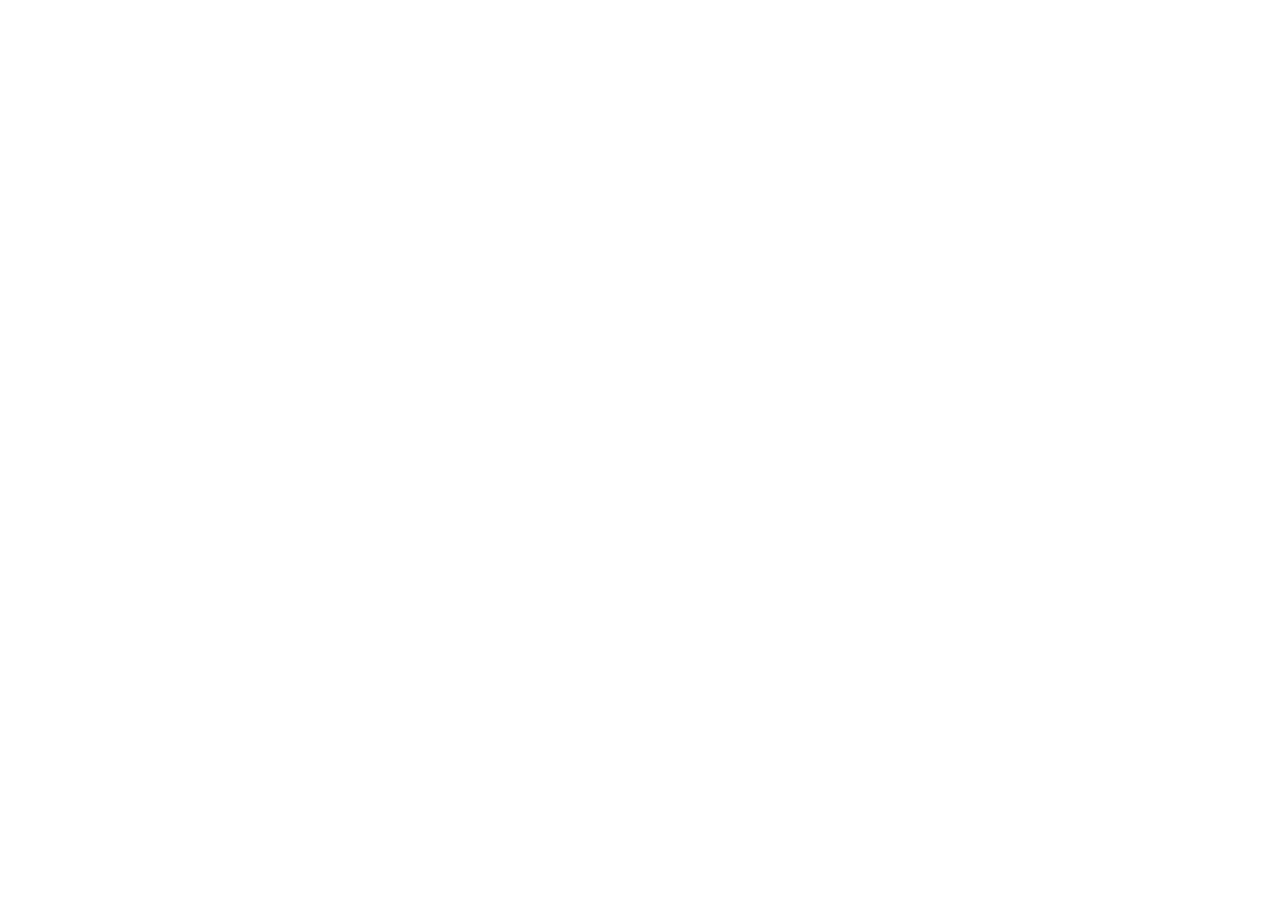
==== index.html @ 4d386b07 "first commit" ====
<!doctype html>
<html lang="en">
  <head>
    <meta charset="UTF-8" />
    <meta name="viewport" content="width=device-width, initial-scale=1.0" />
    <title>Pinjam Barangs</title>
  </head>
  <body></body>
</html>
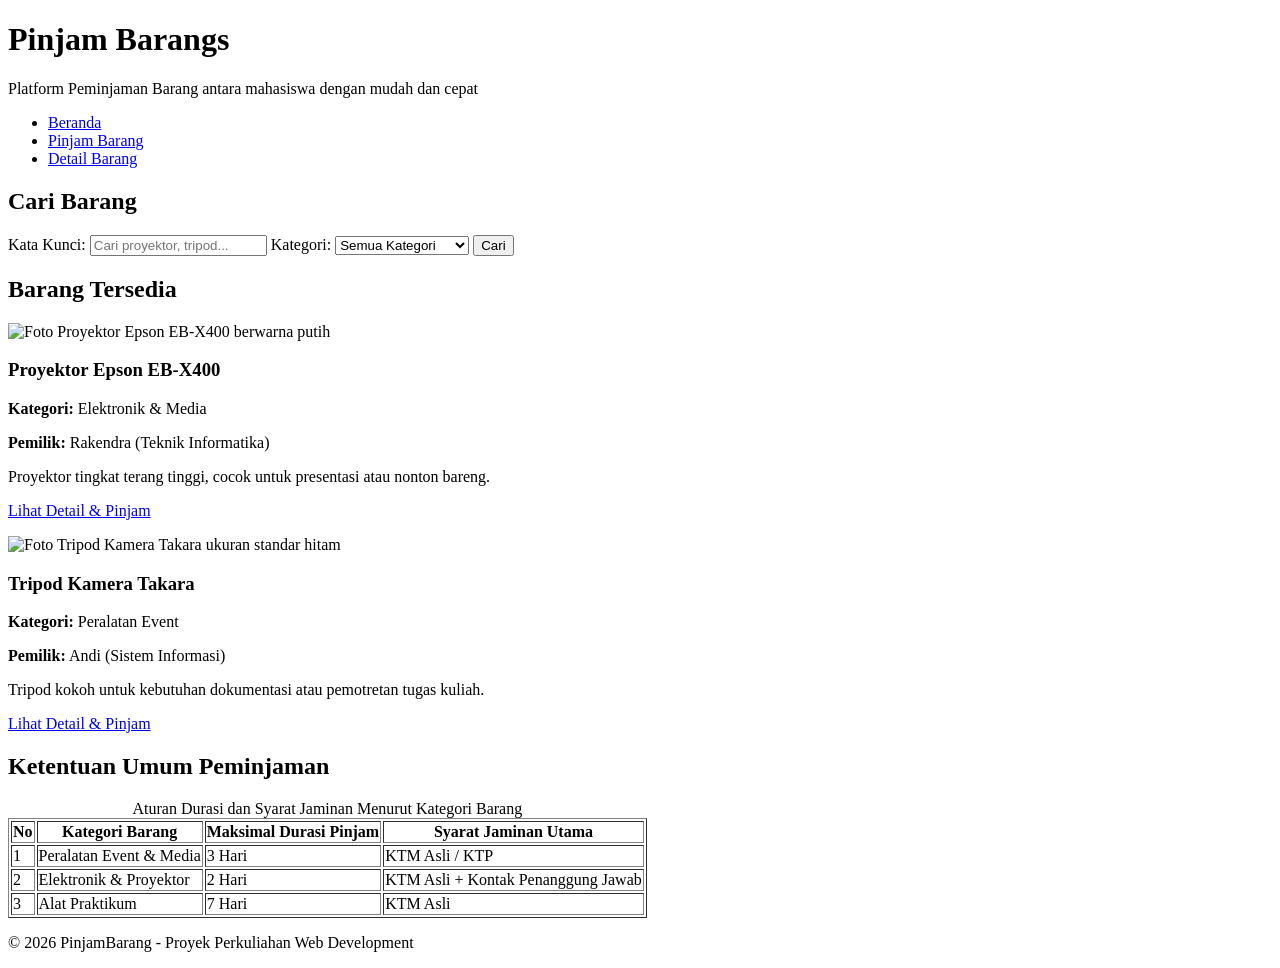
==== commit 77ee6589: "menambahkan header, main (cari barang, barang tersedia dan ketentuan peminjaman) dan footer" ====
--- a/index.html
+++ b/index.html
@@ -4,6 +4,118 @@
     <meta charset="UTF-8" />
     <meta name="viewport" content="width=device-width, initial-scale=1.0" />
     <title>Pinjam Barangs</title>
+    <link rel="stylesheet" href="style/style.css" />
   </head>
-  <body></body>
+  <body>
+    <header>
+      <h1>Pinjam Barangs</h1>
+      <p>Platform Peminjaman Barang antara mahasiswa dengan mudah dan cepat</p>
+      <nav>
+        <ul>
+          <li><a href="index.html">Beranda</a></li>
+          <li><a href="tambah-barang.html">Pinjam Barang</a></li>
+          <li><a href="detail-barang.html">Detail Barang</a></li>
+        </ul>
+      </nav>
+    </header>
+
+    <main>
+      <section>
+        <h2>Cari Barang</h2>
+        <form action="index.html" method="get">
+          <label for="search-input">Kata Kunci:</label>
+          <input
+            type="text"
+            id="search-input"
+            name="q"
+            placeholder="Cari proyektor, tripod..."
+          />
+
+          <label for="category-select">Kategori:</label>
+          <select id="category-select" name="category">
+            <option value="">Semua Kategori</option>
+            <option value="elektronik">Elektronik & Media</option>
+            <option value="praktikum">Alat Praktikum</option>
+            <option value="event">Peralatan Event</option>
+          </select>
+
+          <button type="submit">Cari</button>
+        </form>
+      </section>
+
+      <section>
+        <h2>Barang Tersedia</h2>
+
+        <!-- Artikel Item 1 -->
+        <article>
+          <img src="" alt="Foto Proyektor Epson EB-X400 berwarna putih" />
+          <h3>Proyektor Epson EB-X400</h3>
+          <p><strong>Kategori:</strong> Elektronik & Media</p>
+          <p><strong>Pemilik:</strong> Rakendra (Teknik Informatika)</p>
+          <p>
+            Proyektor tingkat terang tinggi, cocok untuk presentasi atau nonton
+            bareng.
+          </p>
+          <p><a href="detail-barang.html">Lihat Detail & Pinjam</a></p>
+        </article>
+
+        <!-- Artikel Item 2 -->
+        <article>
+          <img src="" alt="Foto Tripod Kamera Takara ukuran standar hitam" />
+          <h3>Tripod Kamera Takara</h3>
+          <p><strong>Kategori:</strong> Peralatan Event</p>
+          <p><strong>Pemilik:</strong> Andi (Sistem Informasi)</p>
+          <p>
+            Tripod kokoh untuk kebutuhan dokumentasi atau pemotretan tugas
+            kuliah.
+          </p>
+          <p><a href="detail-barang.html">Lihat Detail & Pinjam</a></p>
+        </article>
+      </section>
+
+      <!-- Tabel Data Tabular (Ketentuan Peminjaman Publik) -->
+      <section>
+        <h2>Ketentuan Umum Peminjaman</h2>
+        <table border="1">
+          <caption>
+            Aturan Durasi dan Syarat Jaminan Menurut Kategori Barang
+          </caption>
+          <thead>
+            <tr>
+              <th>No</th>
+              <th>Kategori Barang</th>
+              <th>Maksimal Durasi Pinjam</th>
+              <th>Syarat Jaminan Utama</th>
+            </tr>
+          </thead>
+          <tbody>
+            <tr>
+              <td>1</td>
+              <td>Peralatan Event & Media</td>
+              <td>3 Hari</td>
+              <td>KTM Asli / KTP</td>
+            </tr>
+            <tr>
+              <td>2</td>
+              <td>Elektronik & Proyektor</td>
+              <td>2 Hari</td>
+              <td>KTM Asli + Kontak Penanggung Jawab</td>
+            </tr>
+            <tr>
+              <td>3</td>
+              <td>Alat Praktikum</td>
+              <td>7 Hari</td>
+              <td>KTM Asli</td>
+            </tr>
+          </tbody>
+        </table>
+      </section>
+    </main>
+
+    <!-- Footer -->
+    <footer>
+      <p>&copy; 2026 PinjamBarang - Proyek Perkuliahan Web Development</p>
+    </footer>
+    <script src="script/app.js"></script>
+  </body>
 </html>
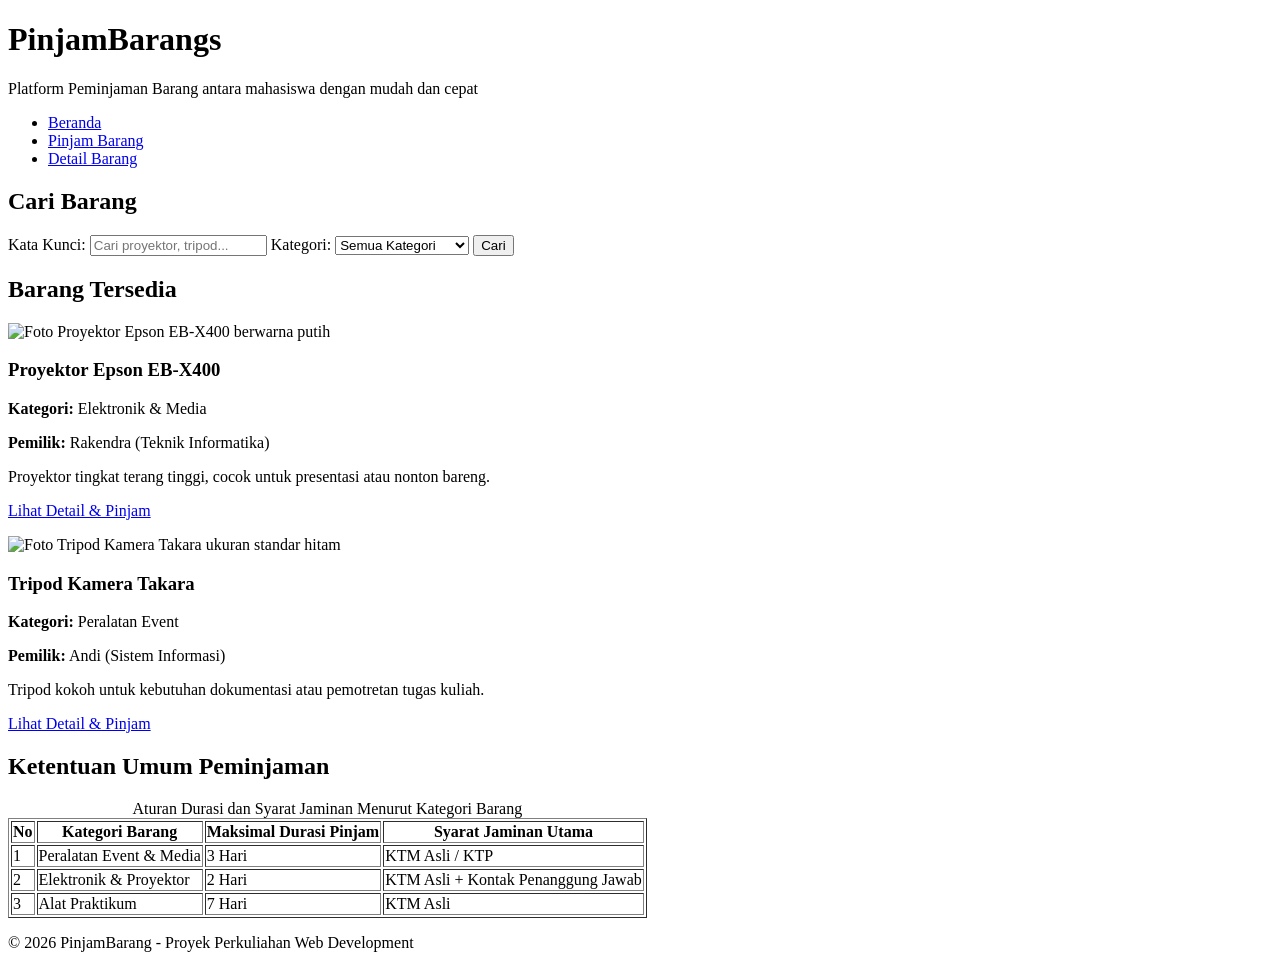
==== commit 42416151: "menambahkan header, main (Detail barang, informasi spesifikasi, deskripsi barang dan form pengajuan)" ====
--- a/index.html
+++ b/index.html
@@ -3,12 +3,12 @@
   <head>
     <meta charset="UTF-8" />
     <meta name="viewport" content="width=device-width, initial-scale=1.0" />
-    <title>Pinjam Barangs</title>
+    <title>PinjamBarangs</title>
     <link rel="stylesheet" href="style/style.css" />
   </head>
   <body>
     <header>
-      <h1>Pinjam Barangs</h1>
+      <h1>PinjamBarangs</h1>
       <p>Platform Peminjaman Barang antara mahasiswa dengan mudah dan cepat</p>
       <nav>
         <ul>
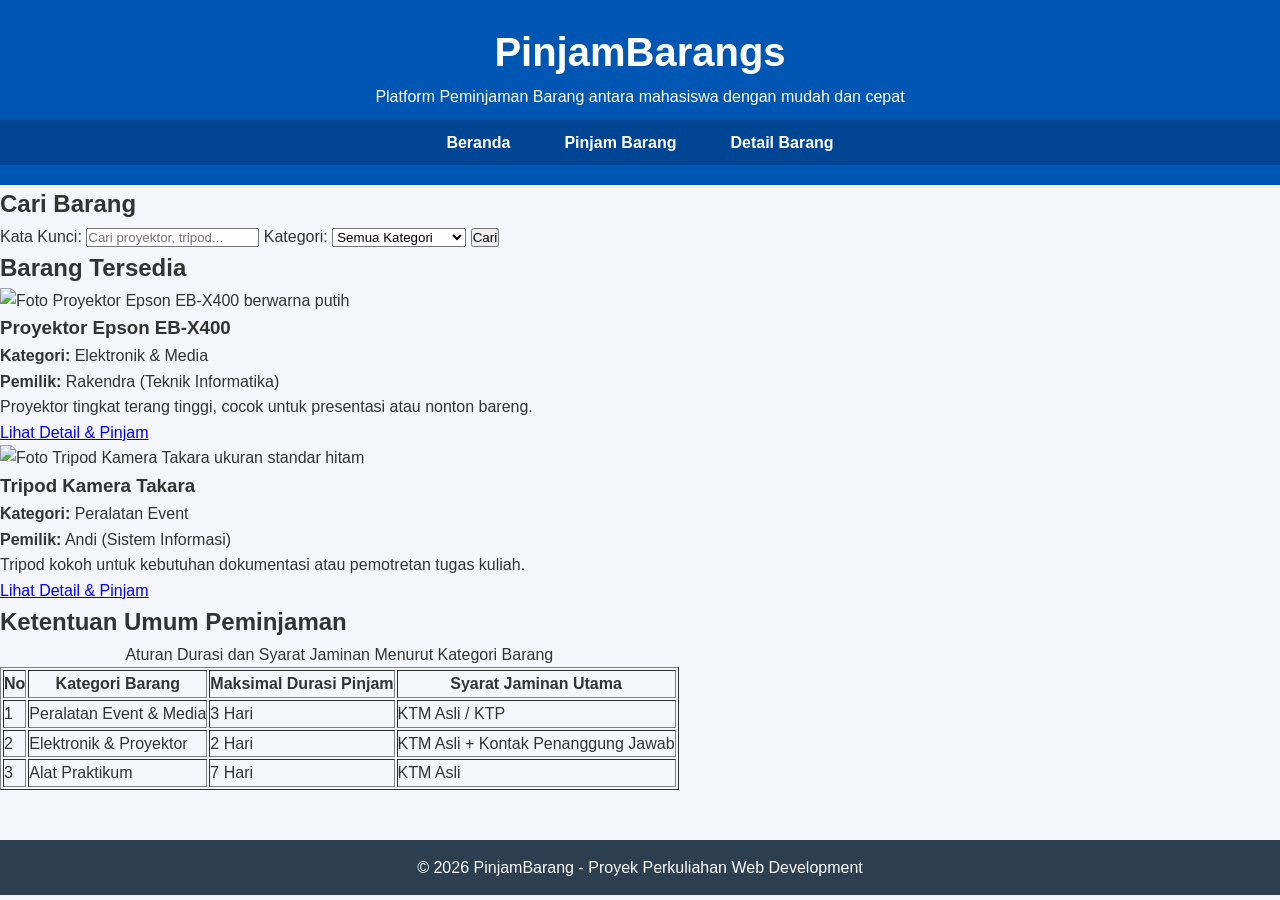
==== commit 426b010d: "menambahkan di style css (bagian untuk header navbar dan footer)" ====
--- a/index.html
+++ b/index.html
@@ -4,7 +4,7 @@
     <meta charset="UTF-8" />
     <meta name="viewport" content="width=device-width, initial-scale=1.0" />
     <title>PinjamBarangs</title>
-    <link rel="stylesheet" href="style/style.css" />
+    <link rel="stylesheet" href="assets/css/style.css" />
   </head>
   <body>
     <header>
--- a/assets/css/style.css
+++ b/assets/css/style.css
@@ -0,0 +1,62 @@
+* {
+  margin: 0;
+  padding: 0;
+  box-sizing: border-box;
+}
+
+body {
+  font-family: "Segoe UI", Tahoma, Geneva, Verdana, sans-serif;
+  font-size: 16px;
+  background-color: #f4f6f9;
+  color: #333;
+  line-height: 1.6;
+}
+
+header {
+  background-color: #0056b3;
+  color: #fff;
+  padding: 20px 0;
+  text-align: center;
+}
+
+header h1 {
+  font-weight: bold;
+  font-size: 2.5rem;
+}
+
+nav {
+  background-color: #004494;
+  margin-top: 10px;
+}
+
+nav ul {
+  list-style: none;
+  display: flex;
+  justify-content: center;
+  padding: 10px 0;
+}
+
+nav ul li {
+  margin: 0 15px;
+}
+
+nav ul li a {
+  color: #fff;
+  text-decoration: none;
+  font-weight: bold;
+  padding: 8px 12px;
+  border-radius: 4px;
+  transition: background-color 0.3s ease;
+}
+
+nav ul li a:hover {
+  background-color: #002244;
+}
+
+footer {
+  background-color: #2c3e50;
+  color: #fff;
+  padding: 15px;
+  text-align: center;
+  margin-top: 50px;
+}
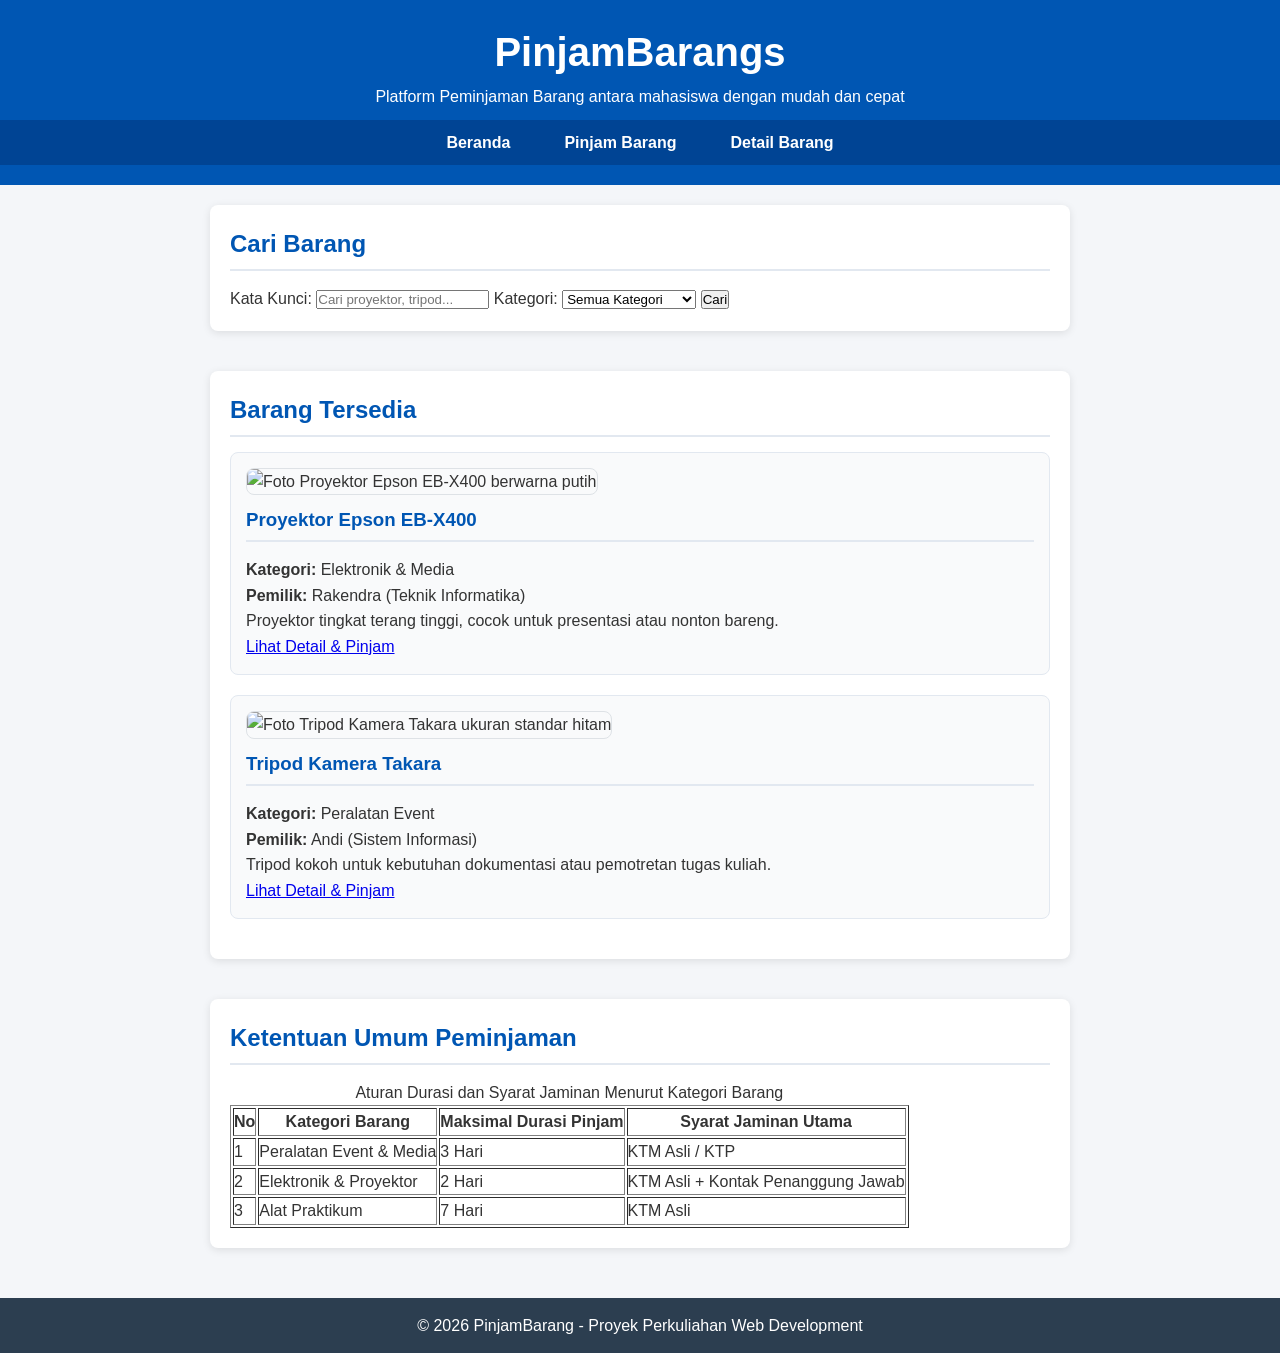
==== commit 53e618c6: "menambahkan source img dan menambahkan di style css (main. section, dan article) membuat untuk menja" ====
--- a/index.html
+++ b/index.html
@@ -48,7 +48,10 @@
 
         <!-- Artikel Item 1 -->
         <article>
-          <img src="" alt="Foto Proyektor Epson EB-X400 berwarna putih" />
+          <img
+            src="https://tokocentralpc.com/wp-content/uploads/2024/10/Untitled-222.jpg"
+            alt="Foto Proyektor Epson EB-X400 berwarna putih"
+          />
           <h3>Proyektor Epson EB-X400</h3>
           <p><strong>Kategori:</strong> Elektronik & Media</p>
           <p><strong>Pemilik:</strong> Rakendra (Teknik Informatika)</p>
@@ -61,7 +64,10 @@
 
         <!-- Artikel Item 2 -->
         <article>
-          <img src="" alt="Foto Tripod Kamera Takara ukuran standar hitam" />
+          <img
+            src="https://static.wixstatic.com/media/2ed629_8c7450a8b942422083c01ad045fb868e~mv2.jpg/v1/fill/w_744,h_744,al_c,q_85,usm_0.66_1.00_0.01,enc_avif,quality_auto/2ed629_8c7450a8b942422083c01ad045fb868e~mv2.jpg"
+            alt="Foto Tripod Kamera Takara ukuran standar hitam"
+          />
           <h3>Tripod Kamera Takara</h3>
           <p><strong>Kategori:</strong> Peralatan Event</p>
           <p><strong>Pemilik:</strong> Andi (Sistem Informasi)</p>
--- a/assets/css/style.css
+++ b/assets/css/style.css
@@ -60,3 +60,44 @@
   text-align: center;
   margin-top: 50px;
 }
+
+main {
+  max-width: 900px;
+  margin: 20px auto;
+  padding: 0 20px;
+}
+
+section {
+  margin-bottom: 40px;
+  padding: 20px;
+  border-radius: 8px;
+  background-color: #fff;
+  box-shadow: 0 2px 8px rgba(0, 0, 0, 0.1);
+}
+
+h2,
+h3 {
+  margin-bottom: 15px;
+  color: #0056b3;
+  border-bottom: 2px solid #e2e8f0;
+  padding-bottom: 5px;
+}
+
+article {
+  margin-bottom: 20px;
+  padding: 15px;
+  border: 1px solid #e2e8f0;
+  border-radius: 8px;
+  background-color: #f9fafb;
+}
+
+article img {
+  max-width: 100%;
+  height: 220px;
+  border-radius: 8px;
+  margin-bottom: 10px;
+  object-fit: cover;
+  object-position: center;
+  border-radius: 8px;
+  border: 1px solid #dee2e6;
+}
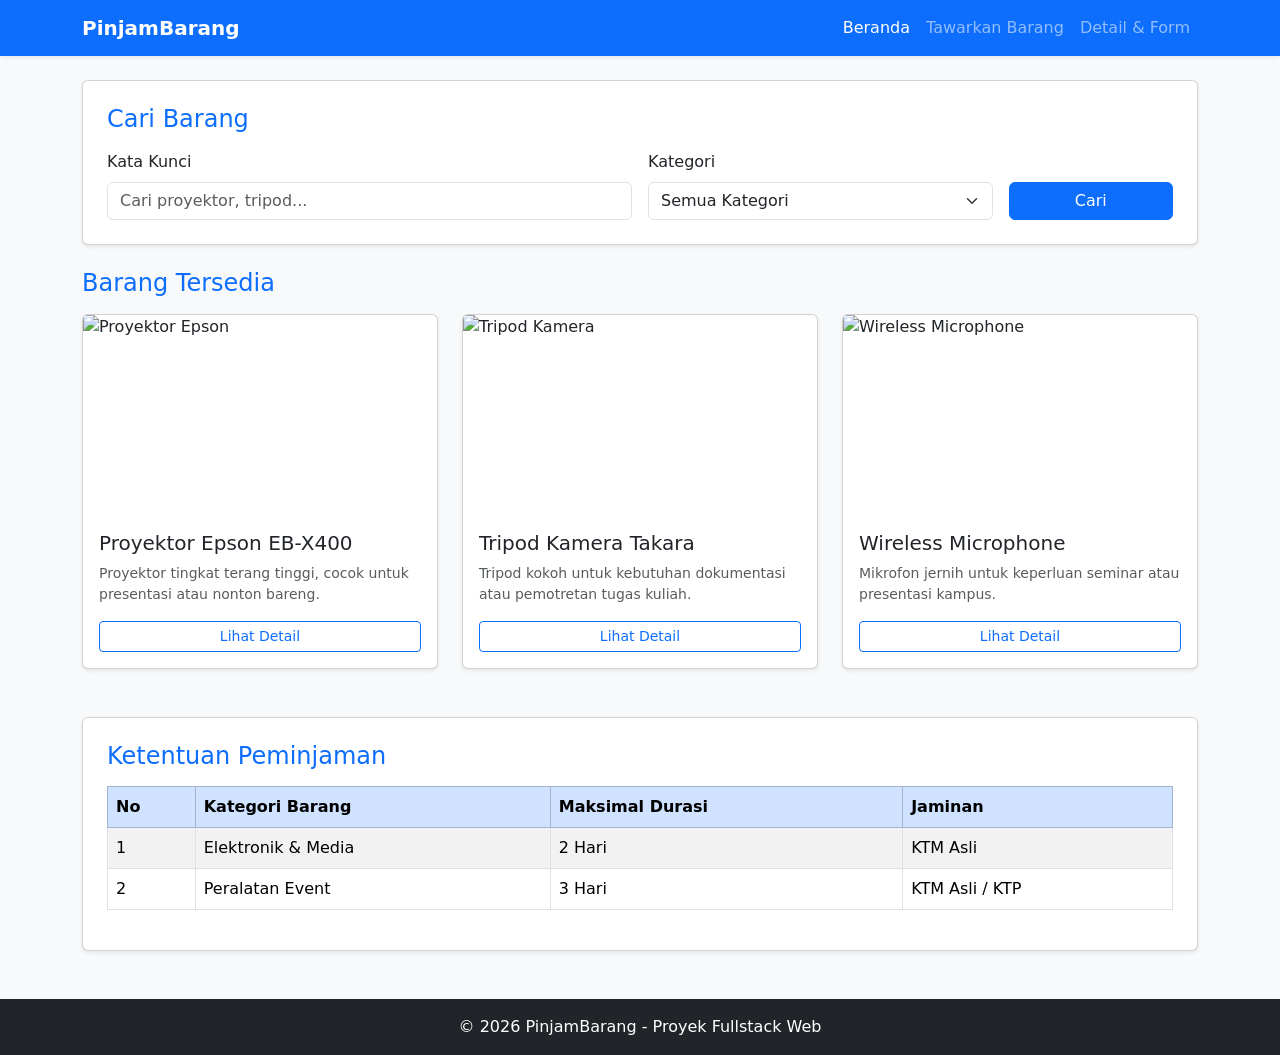
==== commit 05165b67: "mengubah style menggunakan bootstrap pada dashboard" ====
--- a/index.html
+++ b/index.html
@@ -4,124 +4,186 @@
     <meta charset="UTF-8" />
     <meta name="viewport" content="width=device-width, initial-scale=1.0" />
     <title>PinjamBarangs</title>
-    <link rel="stylesheet" href="assets/css/style.css" />
+    <link
+      href="https://cdn.jsdelivr.net/npm/bootstrap@5.3.3/dist/css/bootstrap.min.css"
+      rel="stylesheet"
+    />
   </head>
-  <body>
+  <body class="bg-light">
     <header>
-      <h1>PinjamBarangs</h1>
-      <p>Platform Peminjaman Barang antara mahasiswa dengan mudah dan cepat</p>
-      <nav>
-        <ul>
-          <li><a href="index.html">Beranda</a></li>
-          <li><a href="tambah-barang.html">Pinjam Barang</a></li>
-          <li><a href="detail-barang.html">Detail Barang</a></li>
-        </ul>
+      <nav class="navbar navbar-expand-lg navbar-dark bg-primary shadow-sm">
+        <div class="container">
+          <a class="navbar-brand fw-bold" href="index.html">PinjamBarang</a>
+          <button
+            class="navbar-toggler"
+            type="button"
+            data-bs-toggle="collapse"
+            data-bs-target="#navbarNav"
+          >
+            <span class="navbar-toggler-icon"></span>
+          </button>
+          <div class="collapse navbar-collapse" id="navbarNav">
+            <ul class="navbar-nav ms-auto">
+              <li class="nav-item">
+                <a class="nav-link active" href="index.html">Beranda</a>
+              </li>
+              <li class="nav-item">
+                <a class="nav-link" href="tambah-barang.html"
+                  >Tawarkan Barang</a
+                >
+              </li>
+              <li class="nav-item">
+                <a class="nav-link" href="detail-barang.html">Detail & Form</a>
+              </li>
+            </ul>
+          </div>
+        </div>
       </nav>
     </header>
 
-    <main>
-      <section>
-        <h2>Cari Barang</h2>
-        <form action="index.html" method="get">
-          <label for="search-input">Kata Kunci:</label>
-          <input
-            type="text"
-            id="search-input"
-            name="q"
-            placeholder="Cari proyektor, tripod..."
-          />
-
-          <label for="category-select">Kategori:</label>
-          <select id="category-select" name="category">
-            <option value="">Semua Kategori</option>
-            <option value="elektronik">Elektronik & Media</option>
-            <option value="praktikum">Alat Praktikum</option>
-            <option value="event">Peralatan Event</option>
-          </select>
-
-          <button type="submit">Cari</button>
+    <main class="container my-4">
+      <section class="card shadow-sm p-4 mb-4">
+        <h2 class="h4 text-primary mb-3">Cari Barang</h2>
+        <form class="row g-3">
+          <div class="col-md-6">
+            <label for="search" class="form-label">Kata Kunci</label>
+            <input
+              type="text"
+              class="form-control"
+              id="search"
+              placeholder="Cari proyektor, tripod..."
+            />
+          </div>
+          <div class="col-md-4">
+            <label for="category" class="form-label">Kategori</label>
+            <select id="category" class="form-select">
+              <option value="">Semua Kategori</option>
+              <option value="elektronik">Elektronik & Media</option>
+              <option value="praktikum">Alat Praktikum</option>
+            </select>
+          </div>
+          <div class="col-md-2 d-flex align-items-end">
+            <button type="submit" class="btn btn-primary w-100">Cari</button>
+          </div>
         </form>
       </section>
 
-      <section>
-        <h2>Barang Tersedia</h2>
+      <section class="mb-5">
+        <h2 class="h4 text-primary mb-3">Barang Tersedia</h2>
+        <!-- Barang Tersedia -->
+        <div class="row row-cols-1 row-cols-md-3 g-4">
+          <!-- Item 1 -->
+          <div class="col">
+            <div class="card h-100 shadow-sm">
+               
+              <img
+                src="https://tokocentralpc.com/wp-content/uploads/2024/10/Untitled-222.jpg"
+                class="card-img-top"
+                style="height: 200px; object-fit: cover"
+                alt="Proyektor Epson"
+              />
+              <div class="card-body d-flex flex-column">
+                <h5 class="card-title">Proyektor Epson EB-X400</h5>
+                <p class="card-text text-muted small">
+                  Proyektor tingkat terang tinggi, cocok untuk presentasi atau
+                  nonton bareng.
+                </p>
+                <a
+                  href="detail-barang.html"
+                  class="btn btn-outline-primary btn-sm mt-auto"
+                  >Lihat Detail</a
+                >
+              </div>
+            </div>
+          </div>
 
-        <!-- Artikel Item 1 -->
-        <article>
-          <img
-            src="https://tokocentralpc.com/wp-content/uploads/2024/10/Untitled-222.jpg"
-            alt="Foto Proyektor Epson EB-X400 berwarna putih"
-          />
-          <h3>Proyektor Epson EB-X400</h3>
-          <p><strong>Kategori:</strong> Elektronik & Media</p>
-          <p><strong>Pemilik:</strong> Rakendra (Teknik Informatika)</p>
-          <p>
-            Proyektor tingkat terang tinggi, cocok untuk presentasi atau nonton
-            bareng.
-          </p>
-          <p><a href="detail-barang.html">Lihat Detail & Pinjam</a></p>
-        </article>
+          <!-- Item 2 -->
+          <div class="col">
+            <div class="card h-100 shadow-sm">
+              <img
+                src="https://static.wixstatic.com/media/2ed629_8c7450a8b942422083c01ad045fb868e~mv2.jpg/v1/fill/w_744,h_744,al_c,q_85,usm_0.66_1.00_0.01,enc_avif,quality_auto/2ed629_8c7450a8b942422083c01ad045fb868e~mv2.jpg"
+                class="card-img-top"
+                style="height: 200px; object-fit: cover"
+                alt="Tripod Kamera"
+              />
+              <div class="card-body d-flex flex-column">
+                <h5 class="card-title">Tripod Kamera Takara</h5>
+                <p class="card-text text-muted small">
+                  Tripod kokoh untuk kebutuhan dokumentasi atau pemotretan tugas
+                  kuliah.
+                </p>
+                <a
+                  href="detail-barang.html"
+                  class="btn btn-outline-primary btn-sm mt-auto"
+                  >Lihat Detail</a
+                >
+              </div>
+            </div>
+          </div>
 
-        <!-- Artikel Item 2 -->
-        <article>
-          <img
-            src="https://static.wixstatic.com/media/2ed629_8c7450a8b942422083c01ad045fb868e~mv2.jpg/v1/fill/w_744,h_744,al_c,q_85,usm_0.66_1.00_0.01,enc_avif,quality_auto/2ed629_8c7450a8b942422083c01ad045fb868e~mv2.jpg"
-            alt="Foto Tripod Kamera Takara ukuran standar hitam"
-          />
-          <h3>Tripod Kamera Takara</h3>
-          <p><strong>Kategori:</strong> Peralatan Event</p>
-          <p><strong>Pemilik:</strong> Andi (Sistem Informasi)</p>
-          <p>
-            Tripod kokoh untuk kebutuhan dokumentasi atau pemotretan tugas
-            kuliah.
-          </p>
-          <p><a href="detail-barang.html">Lihat Detail & Pinjam</a></p>
-        </article>
+          <!-- Item 3 -->
+          <div class="col">
+            <div class="card h-100 shadow-sm">
+              <img
+                src="https://images.unsplash.com/photo-1598488035139-bdbb2231ce04?auto=format&fit=crop&w=500&q=80"
+                class="card-img-top"
+                style="height: 200px; object-fit: cover"
+                alt="Wireless Microphone"
+              />
+              <div class="card-body d-flex flex-column">
+                <h5 class="card-title">Wireless Microphone</h5>
+                <p class="card-text text-muted small">
+                  Mikrofon jernih untuk keperluan seminar atau presentasi
+                  kampus.
+                </p>
+                <a
+                  href="detail-barang.html"
+                  class="btn btn-outline-primary btn-sm mt-auto"
+                  >Lihat Detail</a
+                >
+              </div>
+            </div>
+          </div>
+        </div>
       </section>
 
       <!-- Tabel Data Tabular (Ketentuan Peminjaman Publik) -->
-      <section>
-        <h2>Ketentuan Umum Peminjaman</h2>
-        <table border="1">
-          <caption>
-            Aturan Durasi dan Syarat Jaminan Menurut Kategori Barang
-          </caption>
-          <thead>
-            <tr>
-              <th>No</th>
-              <th>Kategori Barang</th>
-              <th>Maksimal Durasi Pinjam</th>
-              <th>Syarat Jaminan Utama</th>
-            </tr>
-          </thead>
-          <tbody>
-            <tr>
-              <td>1</td>
-              <td>Peralatan Event & Media</td>
-              <td>3 Hari</td>
-              <td>KTM Asli / KTP</td>
-            </tr>
-            <tr>
-              <td>2</td>
-              <td>Elektronik & Proyektor</td>
-              <td>2 Hari</td>
-              <td>KTM Asli + Kontak Penanggung Jawab</td>
-            </tr>
-            <tr>
-              <td>3</td>
-              <td>Alat Praktikum</td>
-              <td>7 Hari</td>
-              <td>KTM Asli</td>
-            </tr>
-          </tbody>
-        </table>
+      <section class="card shadow-sm p-4">
+        <h2 class="h4 text-primary mb-3">Ketentuan Peminjaman</h2>
+        <div class="table-responsive">
+          <table class="table table-striped table-bordered align-middle">
+            <thead class="table-primary">
+              <tr>
+                <th>No</th>
+                <th>Kategori Barang</th>
+                <th>Maksimal Durasi</th>
+                <th>Jaminan</th>
+              </tr>
+            </thead>
+            <tbody>
+              <tr>
+                <td>1</td>
+                <td>Elektronik & Media</td>
+                <td>2 Hari</td>
+                <td>KTM Asli</td>
+              </tr>
+              <tr>
+                <td>2</td>
+                <td>Peralatan Event</td>
+                <td>3 Hari</td>
+                <td>KTM Asli / KTP</td>
+              </tr>
+            </tbody>
+          </table>
+        </div>
       </section>
     </main>
 
     <!-- Footer -->
-    <footer>
-      <p>&copy; 2026 PinjamBarang - Proyek Perkuliahan Web Development</p>
+    <footer class="bg-dark text-white text-center py-3 mt-5">
+      <p class="mb-0">&copy; 2026 PinjamBarang - Proyek Fullstack Web</p>
     </footer>
     <script src="script/app.js"></script>
+    <script src="https://cdn.jsdelivr.net/npm/bootstrap@5.3.3/dist/js/bootstrap.bundle.min.js"></script>
   </body>
 </html>
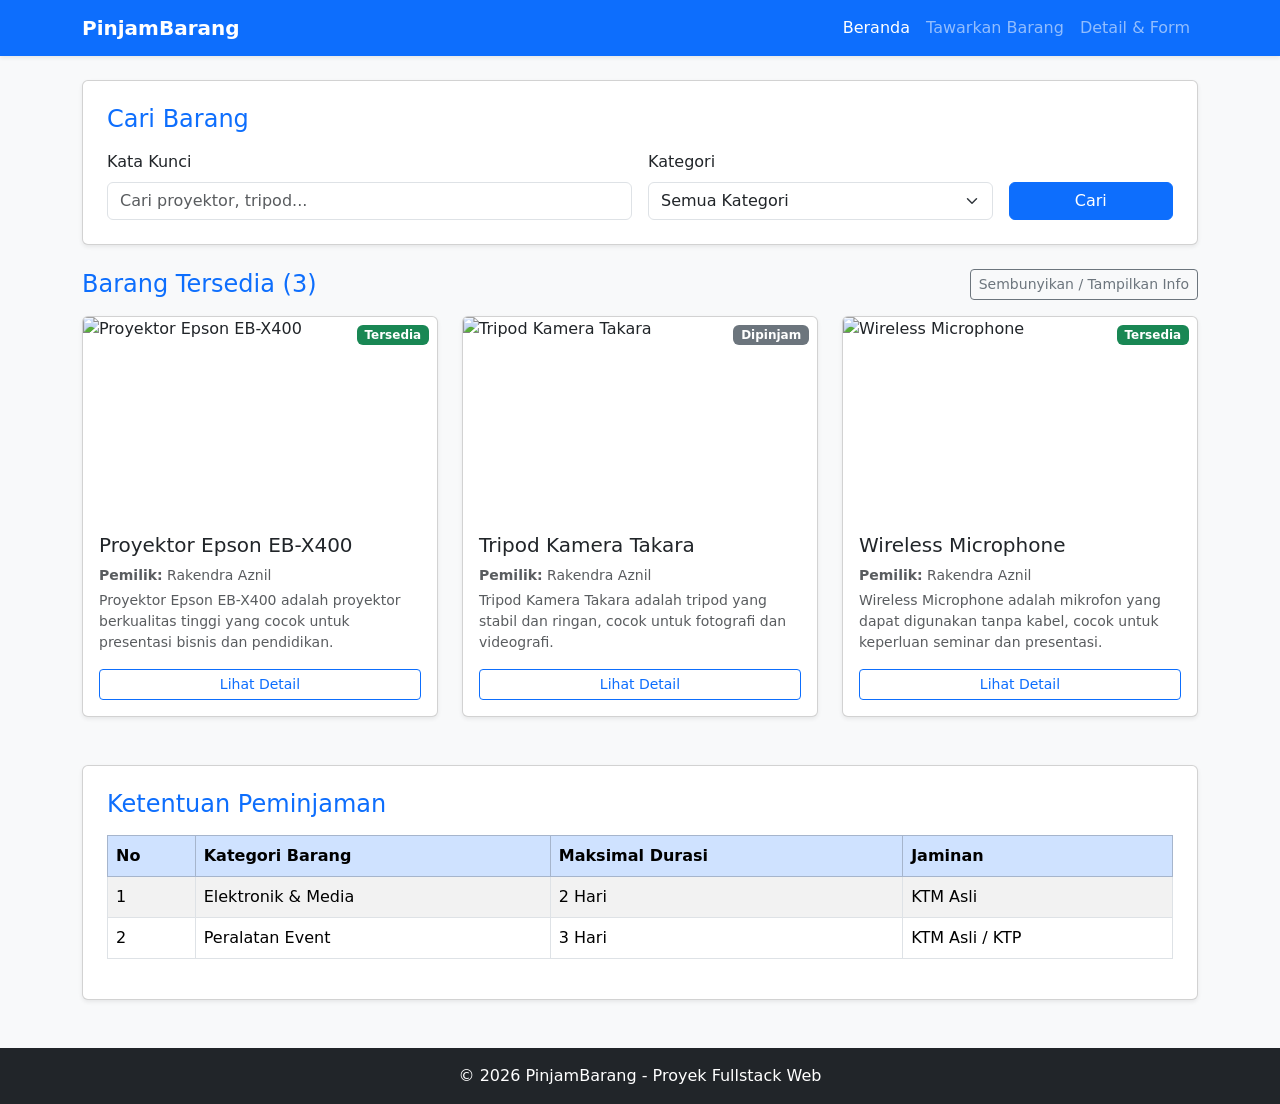
==== commit f7195a2c: "menambahkan jQuery, katalog barang, renderkatalog dan animasi" ====
--- a/index.html
+++ b/index.html
@@ -44,22 +44,22 @@
     <main class="container my-4">
       <section class="card shadow-sm p-4 mb-4">
         <h2 class="h4 text-primary mb-3">Cari Barang</h2>
-        <form class="row g-3">
+        <form class="row g-3" id="form-search">
           <div class="col-md-6">
-            <label for="search" class="form-label">Kata Kunci</label>
+            <label for="search-input" class="form-label">Kata Kunci</label>
             <input
               type="text"
               class="form-control"
-              id="search"
+              id="search-input"
               placeholder="Cari proyektor, tripod..."
             />
           </div>
           <div class="col-md-4">
-            <label for="category" class="form-label">Kategori</label>
-            <select id="category" class="form-select">
+            <label for="category-select" class="form-label">Kategori</label>
+            <select id="category-select" class="form-select">
               <option value="">Semua Kategori</option>
-              <option value="elektronik">Elektronik & Media</option>
-              <option value="praktikum">Alat Praktikum</option>
+              <option value="Elektronik & Media">Elektronik & Media</option>
+              <option value="Alat Praktikum">Alat Praktikum</option>
             </select>
           </div>
           <div class="col-md-2 d-flex align-items-end">
@@ -69,82 +69,19 @@
       </section>
 
       <section class="mb-5">
-        <h2 class="h4 text-primary mb-3">Barang Tersedia</h2>
-        <!-- Barang Tersedia -->
-        <div class="row row-cols-1 row-cols-md-3 g-4">
-          <!-- Item 1 -->
-          <div class="col">
-            <div class="card h-100 shadow-sm">
-               
-              <img
-                src="https://tokocentralpc.com/wp-content/uploads/2024/10/Untitled-222.jpg"
-                class="card-img-top"
-                style="height: 200px; object-fit: cover"
-                alt="Proyektor Epson"
-              />
-              <div class="card-body d-flex flex-column">
-                <h5 class="card-title">Proyektor Epson EB-X400</h5>
-                <p class="card-text text-muted small">
-                  Proyektor tingkat terang tinggi, cocok untuk presentasi atau
-                  nonton bareng.
-                </p>
-                <a
-                  href="detail-barang.html"
-                  class="btn btn-outline-primary btn-sm mt-auto"
-                  >Lihat Detail</a
-                >
-              </div>
-            </div>
-          </div>
+        <div class="d-flex justify-content-between align-items-center mb-3">
+          <h2 class="h4 text-primary m-0">
+            Barang Tersedia (<span id="total-barang-count">0</span>)
+          </h2>
+          <button id="btn-toggle-info" class="btn btn-outline-secondary btn-sm">
+            Sembunyikan / Tampilkan Info
+          </button>
+        </div>
 
-          <!-- Item 2 -->
-          <div class="col">
-            <div class="card h-100 shadow-sm">
-              <img
-                src="https://static.wixstatic.com/media/2ed629_8c7450a8b942422083c01ad045fb868e~mv2.jpg/v1/fill/w_744,h_744,al_c,q_85,usm_0.66_1.00_0.01,enc_avif,quality_auto/2ed629_8c7450a8b942422083c01ad045fb868e~mv2.jpg"
-                class="card-img-top"
-                style="height: 200px; object-fit: cover"
-                alt="Tripod Kamera"
-              />
-              <div class="card-body d-flex flex-column">
-                <h5 class="card-title">Tripod Kamera Takara</h5>
-                <p class="card-text text-muted small">
-                  Tripod kokoh untuk kebutuhan dokumentasi atau pemotretan tugas
-                  kuliah.
-                </p>
-                <a
-                  href="detail-barang.html"
-                  class="btn btn-outline-primary btn-sm mt-auto"
-                  >Lihat Detail</a
-                >
-              </div>
-            </div>
-          </div>
-
-          <!-- Item 3 -->
-          <div class="col">
-            <div class="card h-100 shadow-sm">
-              <img
-                src="https://images.unsplash.com/photo-1598488035139-bdbb2231ce04?auto=format&fit=crop&w=500&q=80"
-                class="card-img-top"
-                style="height: 200px; object-fit: cover"
-                alt="Wireless Microphone"
-              />
-              <div class="card-body d-flex flex-column">
-                <h5 class="card-title">Wireless Microphone</h5>
-                <p class="card-text text-muted small">
-                  Mikrofon jernih untuk keperluan seminar atau presentasi
-                  kampus.
-                </p>
-                <a
-                  href="detail-barang.html"
-                  class="btn btn-outline-primary btn-sm mt-auto"
-                  >Lihat Detail</a
-                >
-              </div>
-            </div>
-          </div>
-        </div>
+        <div
+          id="katalog-container"
+          class="row row-cols-1 row-cols-md-3 g-4"
+        ></div>
       </section>
 
       <!-- Tabel Data Tabular (Ketentuan Peminjaman Publik) -->
@@ -183,7 +120,8 @@
     <footer class="bg-dark text-white text-center py-3 mt-5">
       <p class="mb-0">&copy; 2026 PinjamBarang - Proyek Fullstack Web</p>
     </footer>
+    <script src="https://code.jquery.com/jquery-3.7.1.min.js"></script>
+    <script src="https://cdn.jsdelivr.net/npm/bootstrap@5.3.3/dist/js/bootstrap.bundle.min.js"></script>
     <script src="script/app.js"></script>
-    <script src="https://cdn.jsdelivr.net/npm/bootstrap@5.3.3/dist/js/bootstrap.bundle.min.js"></script>
   </body>
 </html>
